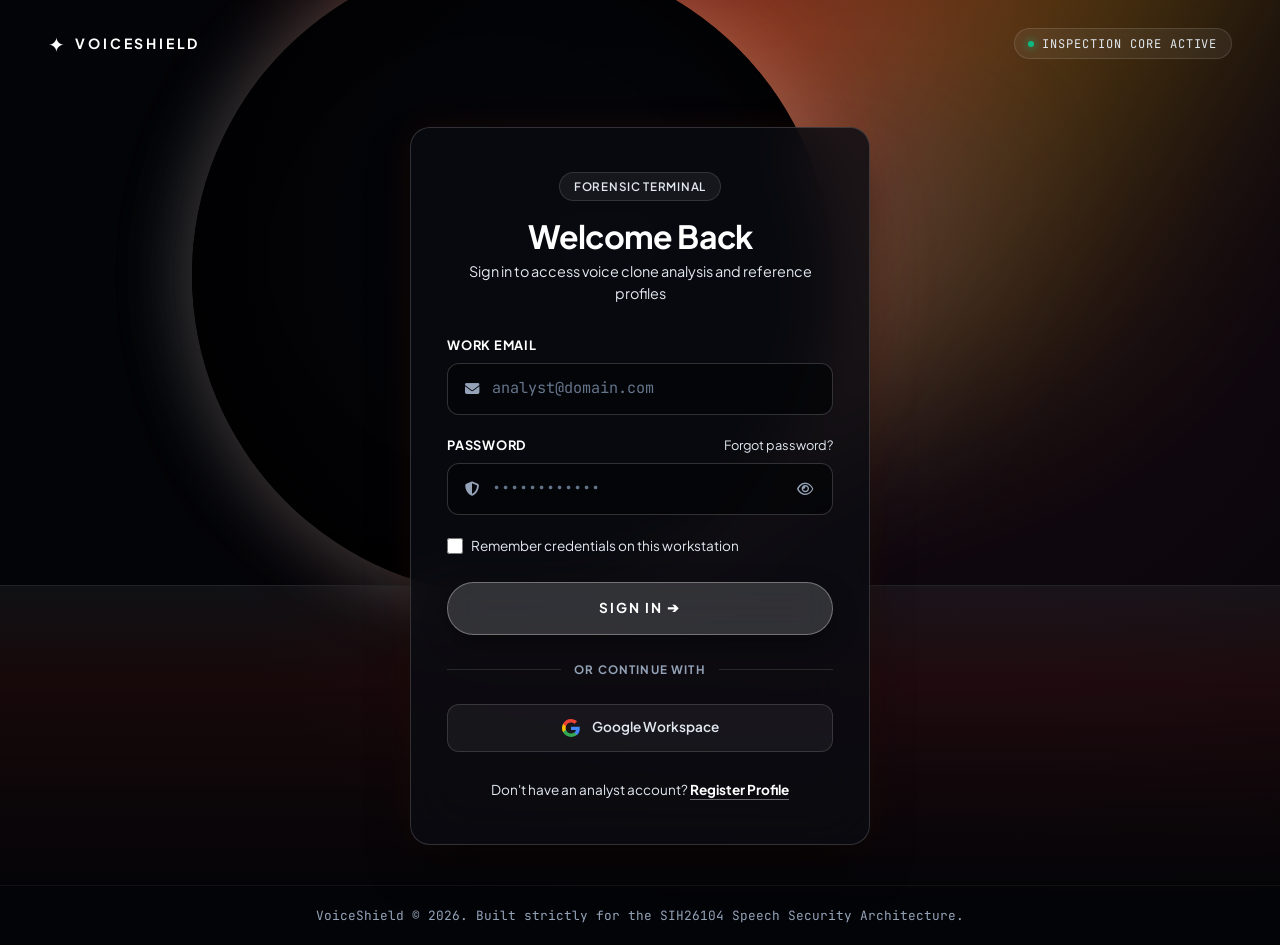
==== frontend/login.html @ 7a1deba0 "Implement frontend UI" ====
<!DOCTYPE html>
<html lang="en">
<head>
  <meta charset="UTF-8">
  <meta name="viewport" content="width=device-width, initial-scale=1.0">
  <title>Sign In — VoiceShield Defense Portal</title>
  <meta name="description" content="Secure authentication for VoiceShield — AI Voice Impersonation & Deepfake Detection Platform.">

  <!-- Typography & Icons -->
  <link rel="preconnect" href="https://fonts.googleapis.com">
  <link rel="preconnect" href="https://fonts.gstatic.com" crossorigin>
  <link href="https://fonts.googleapis.com/css2?family=Plus+Jakarta+Sans:wght@300;400;500;600;700;800&family=JetBrains+Mono:wght@400;500;600&display=swap" rel="stylesheet">
  <link rel="stylesheet" href="https://cdnjs.cloudflare.com/ajax/libs/font-awesome/6.5.1/css/all.min.css">

  <!-- Bootstrap 5 CSS -->
  <link href="https://cdn.jsdelivr.net/npm/bootstrap@5.3.3/dist/css/bootstrap.min.css" rel="stylesheet">

  <style>
    /* ==========================================================================
       VoiceShield — Cinematic Space Login Theme (High-Contrast Clarity)
       ========================================================================== */
    :root {
      --vs-void: #030407;
      --vs-card-bg: rgba(10, 12, 18, 0.82);
      --vs-card-border: rgba(255, 255, 255, 0.16);
      --vs-input-bg: rgba(3, 4, 7, 0.75);
      --vs-input-border: rgba(255, 255, 255, 0.18);
      --vs-input-focus: rgba(76, 201, 240, 0.8);
      --vs-text-white: #FFFFFF;
      --vs-text-silver: #E2E8F0;
      --vs-text-muted: #94A3B8;
      --vs-flare-red: #FF3B30;
      --vs-flare-orange: #FF6B35;
      --vs-flare-cyan: #4CC9F0;
      --vs-danger: #F87171;
    }

    * {
      box-sizing: border-box;
      margin: 0;
      padding: 0;
    }

    body {
      background-color: var(--vs-void);
      color: var(--vs-text-white);
      font-family: 'Plus Jakarta Sans', -apple-system, BlinkMacSystemFont, "Segoe UI", Roboto, sans-serif;
      min-height: 100vh;
      display: flex;
      flex-direction: column;
      overflow-x: hidden;
      position: relative;
    }

    .font-mono {
      font-family: 'JetBrains Mono', monospace;
    }

    /* ==========================================================================
       Cosmic Background Artwork (Canvas Matching index.html)
       ========================================================================== */
    .cosmic-canvas {
      position: fixed;
      inset: 0;
      z-index: 0;
      pointer-events: none;
      overflow: hidden;
      background: radial-gradient(circle at 75% 30%, #150912 0%, var(--vs-void) 70%);
    }

    .aurora-glow-red {
      position: absolute;
      top: -15%;
      right: -10%;
      width: 75vw;
      height: 60vh;
      background: linear-gradient(
        135deg,
        rgba(255, 59, 48, 0.75) 0%,
        rgba(255, 107, 53, 0.6) 35%,
        rgba(255, 190, 11, 0.3) 55%,
        transparent 80%
      );
      filter: blur(85px);
      transform: rotate(-12deg);
      opacity: 0.85;
    }

    .aurora-glow-cyan {
      position: absolute;
      top: 15%;
      right: 15%;
      width: 50vw;
      height: 40vh;
      background: linear-gradient(
        125deg,
        rgba(76, 201, 240, 0.55) 0%,
        rgba(67, 97, 238, 0.25) 50%,
        transparent 80%
      );
      filter: blur(75px);
      transform: rotate(-8deg);
      opacity: 0.7;
    }

    .celestial-eclipse {
      position: absolute;
      top: -5%;
      left: 15%;
      width: 50vw;
      height: 50vw;
      max-width: 750px;
      max-height: 750px;
      border-radius: 50%;
      background: radial-gradient(circle at 65% 45%, #05060A 0%, #020204 80%);
      box-shadow: 
        inset -20px -20px 80px rgba(0, 0, 0, 0.95),
        15px 0 90px rgba(255, 107, 53, 0.3),
        -10px 0 70px rgba(76, 201, 240, 0.2);
    }

    .water-reflection-plane {
      position: absolute;
      bottom: 0;
      left: 0;
      width: 100%;
      height: 35%;
      background: linear-gradient(
        to bottom,
        rgba(255, 255, 255, 0.05) 0%,
        rgba(255, 59, 48, 0.08) 30%,
        rgba(3, 4, 7, 0.95) 100%
      );
      border-top: 1px solid rgba(255, 255, 255, 0.12);
    }

    /* ==========================================================================
       Navigation Bar
       ========================================================================== */
    .navbar-cinematic {
      position: relative;
      z-index: 10;
      padding: 1.75rem 0;
      background: transparent;
    }

    .brand-link {
      display: flex;
      align-items: center;
      gap: 0.65rem;
      text-decoration: none;
      color: var(--vs-text-white);
    }

    .brand-glyph {
      font-size: 1.25rem;
      color: #FFFFFF;
      line-height: 1;
    }

    .brand-title {
      font-weight: 700;
      font-size: 0.875rem;
      letter-spacing: 0.2em;
      color: var(--vs-text-white);
    }

    .nav-status-pill {
      display: inline-flex;
      align-items: center;
      gap: 0.5rem;
      font-size: 0.75rem;
      letter-spacing: 0.08em;
      text-transform: uppercase;
      color: var(--vs-text-silver);
      background: rgba(255, 255, 255, 0.06);
      border: 1px solid rgba(255, 255, 255, 0.12);
      padding: 0.35rem 0.85rem;
      border-radius: 9999px;
      backdrop-filter: blur(8px);
    }

    .pulse-dot {
      width: 6px;
      height: 6px;
      background-color: #10B981;
      border-radius: 50%;
      box-shadow: 0 0 8px #10B981;
    }

    /* ==========================================================================
       Main Centered Login Stage
       ========================================================================== */
    .login-container {
      flex: 1;
      display: flex;
      align-items: center;
      justify-content: center;
      padding: 2.5rem 1rem;
      position: relative;
      z-index: 10;
    }

    .auth-card {
      width: 100%;
      max-width: 460px;
      background: var(--vs-card-bg);
      border: 1px solid var(--vs-card-border);
      border-radius: 20px;
      padding: 2.75rem 2.25rem;
      backdrop-filter: blur(28px);
      -webkit-backdrop-filter: blur(28px);
      box-shadow: 0 25px 50px -12px rgba(0, 0, 0, 0.75), 0 0 35px rgba(255, 107, 53, 0.08);
    }

    .auth-header {
      margin-bottom: 2rem;
      text-align: center;
    }

    .category-tag {
      display: inline-flex;
      align-items: center;
      gap: 0.4rem;
      padding: 0.3rem 0.85rem;
      border-radius: 9999px;
      background: rgba(255, 255, 255, 0.06);
      border: 1px solid rgba(255, 255, 255, 0.12);
      color: var(--vs-text-silver);
      font-size: 0.725rem;
      font-weight: 600;
      letter-spacing: 0.06em;
      text-transform: uppercase;
      margin-bottom: 1rem;
    }

    .auth-title {
      font-size: 2rem;
      font-weight: 700;
      letter-spacing: -0.8px;
      color: var(--vs-text-white);
      margin-bottom: 0.35rem;
    }

    .auth-subtitle {
      font-size: 0.9rem;
      color: var(--vs-text-silver);
      line-height: 1.5;
    }

    /* ==========================================================================
       Form Controls & High-Contrast Typography
       ========================================================================== */
    .form-group-custom {
      margin-bottom: 1.35rem;
    }

    .label-row {
      display: flex;
      justify-content: space-between;
      align-items: center;
      margin-bottom: 0.45rem;
    }

    .form-label-custom {
      font-size: 0.8rem;
      font-weight: 700;
      letter-spacing: 0.06em;
      text-transform: uppercase;
      color: var(--vs-text-white);
    }

    .forgot-link {
      font-size: 0.8rem;
      color: var(--vs-text-silver);
      text-decoration: none;
      transition: color 0.2s ease;
    }

    .forgot-link:hover {
      color: var(--vs-flare-cyan);
      text-decoration: underline;
    }

    .input-wrapper {
      position: relative;
    }

    .input-icon-left {
      position: absolute;
      left: 1.1rem;
      top: 50%;
      transform: translateY(-50%);
      color: var(--vs-text-muted);
      font-size: 0.9rem;
      pointer-events: none;
      transition: color 0.2s ease;
    }

    .form-control-vs {
      width: 100%;
      background-color: var(--vs-input-bg);
      border: 1px solid var(--vs-input-border);
      border-radius: 12px;
      padding: 0.85rem 1rem 0.85rem 2.75rem;
      font-size: 0.95rem;
      color: var(--vs-text-white);
      font-weight: 500;
      transition: all 0.2s ease;
    }

    .form-control-vs::placeholder {
      color: #64748B;
      font-weight: 400;
    }

    .form-control-vs:focus {
      background-color: rgba(3, 4, 7, 0.9);
      border-color: var(--vs-input-focus);
      outline: none;
      box-shadow: 0 0 0 3px rgba(76, 201, 240, 0.2);
      color: var(--vs-text-white);
    }

    .form-control-vs:focus + .input-icon-left {
      color: var(--vs-flare-cyan);
    }

    .toggle-pass-btn {
      position: absolute;
      right: 1rem;
      top: 50%;
      transform: translateY(-50%);
      background: none;
      border: none;
      color: var(--vs-text-muted);
      cursor: pointer;
      font-size: 0.9rem;
      padding: 0.25rem;
      transition: color 0.2s ease;
    }

    .toggle-pass-btn:hover {
      color: var(--vs-text-white);
    }

    .checkbox-row {
      display: flex;
      align-items: center;
      gap: 0.5rem;
      margin-bottom: 1.6rem;
      font-size: 0.85rem;
      color: var(--vs-text-silver);
    }

    .checkbox-row input {
      accent-color: var(--vs-flare-cyan);
      width: 16px;
      height: 16px;
      cursor: pointer;
    }

    /* Primary Action Button */
    .btn-submit-cinematic {
      width: 100%;
      background: rgba(255, 255, 255, 0.16);
      border: 1px solid rgba(255, 255, 255, 0.32);
      color: var(--vs-text-white) !important;
      font-weight: 700;
      font-size: 0.85rem;
      letter-spacing: 0.14em;
      text-transform: uppercase;
      padding: 0.95rem 1.5rem;
      border-radius: 9999px;
      display: flex;
      align-items: center;
      justify-content: center;
      gap: 0.5rem;
      cursor: pointer;
      backdrop-filter: blur(16px);
      box-shadow: 0 10px 25px rgba(0, 0, 0, 0.4);
      transition: all 0.25s ease;
    }

    .btn-submit-cinematic:hover {
      background: rgba(255, 255, 255, 0.28);
      border-color: rgba(255, 255, 255, 0.55);
      transform: translateY(-2px);
      box-shadow: 0 12px 30px rgba(0, 0, 0, 0.6);
    }

    .btn-submit-cinematic:disabled {
      opacity: 0.6;
      cursor: not-allowed;
      transform: none;
    }

    /* Subdued Divider */
    .or-divider {
      display: flex;
      align-items: center;
      margin: 1.6rem 0;
      color: var(--vs-text-muted);
      font-size: 0.725rem;
      font-weight: 700;
      letter-spacing: 0.1em;
      text-transform: uppercase;
    }

    .or-divider::before,
    .or-divider::after {
      content: '';
      flex: 1;
      height: 1px;
      background-color: rgba(255, 255, 255, 0.12);
    }

    .or-divider span {
      padding: 0 0.85rem;
    }

    /* SSO / Google Button */
    .btn-sso-translucent {
      width: 100%;
      background: rgba(255, 255, 255, 0.05);
      border: 1px solid rgba(255, 255, 255, 0.14);
      color: var(--vs-text-silver);
      font-weight: 600;
      font-size: 0.85rem;
      padding: 0.8rem 1.25rem;
      border-radius: 12px;
      display: flex;
      align-items: center;
      justify-content: center;
      gap: 0.75rem;
      cursor: pointer;
      text-decoration: none;
      transition: all 0.2s ease;
    }

    .btn-sso-translucent:hover {
      background: rgba(255, 255, 255, 0.1);
      border-color: rgba(255, 255, 255, 0.25);
      color: var(--vs-text-white);
    }

    .auth-footer {
      text-align: center;
      margin-top: 1.75rem;
      font-size: 0.85rem;
      color: var(--vs-text-silver);
    }

    .register-link {
      color: #FFFFFF;
      font-weight: 700;
      text-decoration: none;
      border-bottom: 1px solid rgba(255, 255, 255, 0.4);
      padding-bottom: 1px;
      transition: border-color 0.2s ease;
    }

    .register-link:hover {
      border-color: #FFFFFF;
    }

    /* Dynamic Alert Box */
    .auth-alert {
      display: none;
      padding: 0.75rem 1rem;
      border-radius: 10px;
      margin-bottom: 1.25rem;
      font-size: 0.85rem;
      background-color: rgba(239, 68, 68, 0.15);
      border: 1px solid rgba(239, 68, 68, 0.35);
      color: var(--vs-danger);
    }

    .auth-alert.show {
      display: block;
    }

    /* Footer */
    .footer-cinematic {
      position: relative;
      z-index: 10;
      border-top: 1px solid rgba(255, 255, 255, 0.06);
      padding: 1.25rem 0;
      font-size: 0.8rem;
      color: var(--vs-text-muted);
    }

    @media (max-width: 575.98px) {
      .auth-card {
        padding: 2rem 1.5rem;
      }
      .auth-title {
        font-size: 1.75rem;
      }
    }
  </style>
</head>
<body>

  <!-- Ambient Cosmic Canvas Matching index.html -->
  <div class="cosmic-canvas" aria-hidden="true">
    <div class="aurora-glow-red"></div>
    <div class="aurora-glow-cyan"></div>
    <div class="celestial-eclipse"></div>
    <div class="water-reflection-plane"></div>
  </div>

  <!-- Top Minimalist Nav -->
  <nav class="navbar navbar-cinematic">
    <div class="container-fluid px-lg-5 d-flex justify-content-between align-items-center">
      <a class="brand-link" href="index.html">
        <span class="brand-glyph">✦</span>
        <span class="brand-title">VOICESHIELD</span>
      </a>

      <div class="nav-status-pill font-mono d-none d-sm-inline-flex">
        <span class="pulse-dot"></span>
        <span>Inspection Core Active</span>
      </div>
    </div>
  </nav>

  <!-- Centered Login Box -->
  <main class="login-container">
    <div class="auth-card">
      
      <div class="auth-header">
        <div class="category-tag">
          <span>Forensic Terminal</span>
        </div>
        <h1 class="auth-title">Welcome Back</h1>
        <p class="auth-subtitle">Sign in to access voice clone analysis and reference profiles</p>
      </div>

      <!-- Feedback Alert Box -->
      <div id="authAlert" class="auth-alert" role="alert">
        <i class="fa-solid fa-circle-exclamation me-1"></i>
        <span id="authAlertText">Authentication error</span>
      </div>

      <!-- Login Form -->
      <form id="loginForm" novalidate onsubmit="return handleLogin(event)">
        
        <!-- Email Input -->
        <div class="form-group-custom">
          <div class="label-row">
            <label for="email" class="form-label-custom">Work Email</label>
          </div>
          <div class="input-wrapper">
            <input 
              type="email" 
              id="email" 
              class="form-control-vs font-mono" 
              placeholder="analyst@domain.com" 
              required 
              autocomplete="email"
            >
            <i class="fa-solid fa-envelope input-icon-left"></i>
          </div>
        </div>

        <!-- Password Input -->
        <div class="form-group-custom">
          <div class="label-row">
            <label for="password" class="form-label-custom">Password</label>
            <a href="#" class="forgot-link" onclick="handleForgotPassword(event)">Forgot password?</a>
          </div>
          <div class="input-wrapper">
            <input 
              type="password" 
              id="password" 
              class="form-control-vs font-mono" 
              placeholder="••••••••••••" 
              required 
              autocomplete="current-password"
            >
            <i class="fa-solid fa-shield-halved input-icon-left"></i>
            <button 
              type="button" 
              class="toggle-pass-btn" 
              id="togglePasswordBtn" 
              onclick="togglePasswordVisibility()" 
              aria-label="Toggle password visibility"
            >
              <i class="fa-regular fa-eye" id="togglePasswordIcon"></i>
            </button>
          </div>
        </div>

        <!-- Remember Me Checkbox -->
        <div class="checkbox-row">
          <input type="checkbox" id="rememberMe">
          <label for="rememberMe">Remember credentials on this workstation</label>
        </div>

        <!-- Submit Button -->
        <button type="submit" class="btn-submit-cinematic" id="submitBtn">
          <span id="btnSpinner" class="spinner-border spinner-border-sm d-none" role="status" aria-hidden="true"></span>
          <span id="btnText">Sign In ➔</span>
        </button>

        <!-- Divider -->
        <div class="or-divider">
          <span>or continue with</span>
        </div>

        <!-- Google OAuth Button -->
        <button type="button" class="btn-sso-translucent" onclick="handleGoogleSignIn()">
          <svg width="18" height="18" viewBox="0 0 24 24">
            <path fill="#4285F4" d="M23.745 12.27c0-.7-.06-1.4-.19-2.07H12v4.51h6.6c-.29 1.52-1.14 2.82-2.4 3.68v3.05h3.88c2.27-2.09 3.665-5.17 3.665-9.17Z"/>
            <path fill="#34A853" d="M12 24c3.24 0 5.95-1.08 7.93-2.91l-3.88-3.05c-1.08.72-2.45 1.16-4.05 1.16-3.12 0-5.77-2.1-6.72-4.93H1.25v3.15C3.26 21.36 7.33 24 12 24Z"/>
            <path fill="#FBBC05" d="M5.28 14.27c-.25-.72-.38-1.49-.38-2.27s.13-1.55.38-2.27V6.58H1.25C.45 8.17 0 9.99 0 12s.45 3.83 1.25 5.42l4.03-3.15Z"/>
            <path fill="#EA4335" d="M12 4.75c1.77 0 3.35.61 4.6 1.8l3.42-3.42C17.95 1.19 15.24 0 12 0 7.33 0 3.26 2.64 1.25 6.58l4.03 3.15c.95-2.83 3.6-4.98 6.72-4.98Z"/>
          </svg>
          <span>Google Workspace</span>
        </button>

      </form>

      <div class="auth-footer">
        Don't have an analyst account? 
        <a href="register.html" class="register-link">Register Profile</a>
      </div>

    </div>
  </main>

  <!-- Minimalist Bottom Footer -->
  <footer class="footer-cinematic text-center">
    <div class="container font-mono">
      VoiceShield &copy; 2026. Built strictly for the SIH26104 Speech Security Architecture.
    </div>
  </footer>

  <!-- Bootstrap 5 JavaScript Bundle -->
  <script src="https://cdn.jsdelivr.net/npm/bootstrap@5.3.3/dist/js/bootstrap.bundle.min.js"></script>

  <!-- Core Scripts -->
  <script src="js/config.js"></script>
  <script src="js/utils.js"></script>
  <script src="js/api.js"></script>
  <script src="js/auth.js"></script>

  <script>
    // Auto-redirect authenticated users directly into the dashboard
    if (typeof Auth !== 'undefined' && typeof Auth.isAuthenticated === 'function') {
      if (Auth.isAuthenticated()) {
        window.location.href = 'dashboard.html';
      }
    }

    function togglePasswordVisibility() {
      const input = document.getElementById('password');
      const icon = document.getElementById('togglePasswordIcon');
      if (input.type === 'password') {
        input.type = 'text';
        icon.classList.replace('fa-eye', 'fa-eye-slash');
      } else {
        input.type = 'password';
        icon.classList.replace('fa-eye-slash', 'fa-eye');
      }
    }

    function showAlert(msg) {
      const box = document.getElementById('authAlert');
      const text = document.getElementById('authAlertText');
      text.textContent = msg;
      box.classList.add('show');
    }

    function hideAlert() {
      document.getElementById('authAlert').classList.remove('show');
    }

    async function handleLogin(e) {
      e.preventDefault();
      hideAlert();

      const email = document.getElementById('email').value.trim();
      const password = document.getElementById('password').value;
      const submitBtn = document.getElementById('submitBtn');
      const spinner = document.getElementById('btnSpinner');
      const btnText = document.getElementById('btnText');

      if (!email || !password) {
        showAlert("Please fill in both email and password.");
        return false;
      }

      submitBtn.disabled = true;
      spinner.classList.remove('d-none');
      btnText.textContent = 'Verifying...';

      try {
        if (typeof Auth !== 'undefined' && typeof Auth.login === 'function') {
          await Auth.login(email, password);
          const redirect = new URLSearchParams(window.location.search).get('redirect') || 'dashboard.html';
          window.location.href = redirect;
        } else {
          // Fallback UI delay simulation
          await new Promise(res => setTimeout(res, 800));
          showAlert("FastAPI /api/auth/login placeholder active. Connect backend to authenticate.");
        }
      } catch (err) {
        showAlert(err.message || "Authentication failed. Check your credentials.");
      } finally {
        submitBtn.disabled = false;
        spinner.classList.add('d-none');
        btnText.textContent = 'Sign In ➔';
      }

      return false;
    }

    function handleGoogleSignIn() {
      showAlert("Google Workspace OAuth pending backend provider activation.");
    }

    function handleForgotPassword(e) {
      e.preventDefault();
      alert("Password reset requests route through your administrator or FastAPI recovery endpoint.");
    }
  </script>
</body>
</html>
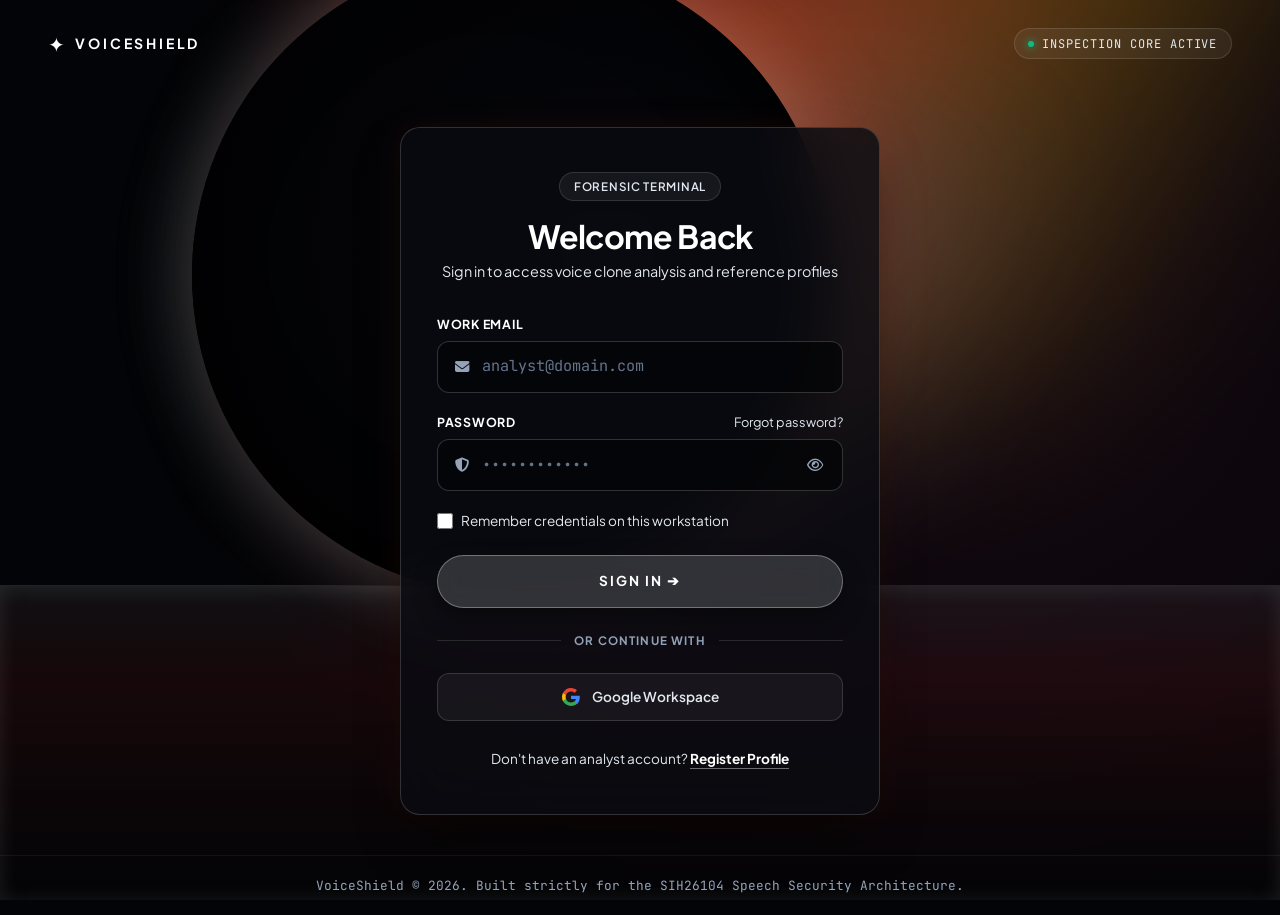
==== commit 4721ae40: "Complete frontend implementation" ====
--- a/frontend/login.html
+++ b/frontend/login.html
@@ -15,494 +15,14 @@
   <!-- Bootstrap 5 CSS -->
   <link href="https://cdn.jsdelivr.net/npm/bootstrap@5.3.3/dist/css/bootstrap.min.css" rel="stylesheet">
 
-  <style>
-    /* ==========================================================================
-       VoiceShield — Cinematic Space Login Theme (High-Contrast Clarity)
-       ========================================================================== */
-    :root {
-      --vs-void: #030407;
-      --vs-card-bg: rgba(10, 12, 18, 0.82);
-      --vs-card-border: rgba(255, 255, 255, 0.16);
-      --vs-input-bg: rgba(3, 4, 7, 0.75);
-      --vs-input-border: rgba(255, 255, 255, 0.18);
-      --vs-input-focus: rgba(76, 201, 240, 0.8);
-      --vs-text-white: #FFFFFF;
-      --vs-text-silver: #E2E8F0;
-      --vs-text-muted: #94A3B8;
-      --vs-flare-red: #FF3B30;
-      --vs-flare-orange: #FF6B35;
-      --vs-flare-cyan: #4CC9F0;
-      --vs-danger: #F87171;
-    }
-
-    * {
-      box-sizing: border-box;
-      margin: 0;
-      padding: 0;
-    }
-
-    body {
-      background-color: var(--vs-void);
-      color: var(--vs-text-white);
-      font-family: 'Plus Jakarta Sans', -apple-system, BlinkMacSystemFont, "Segoe UI", Roboto, sans-serif;
-      min-height: 100vh;
-      display: flex;
-      flex-direction: column;
-      overflow-x: hidden;
-      position: relative;
-    }
-
-    .font-mono {
-      font-family: 'JetBrains Mono', monospace;
-    }
-
-    /* ==========================================================================
-       Cosmic Background Artwork (Canvas Matching index.html)
-       ========================================================================== */
-    .cosmic-canvas {
-      position: fixed;
-      inset: 0;
-      z-index: 0;
-      pointer-events: none;
-      overflow: hidden;
-      background: radial-gradient(circle at 75% 30%, #150912 0%, var(--vs-void) 70%);
-    }
-
-    .aurora-glow-red {
-      position: absolute;
-      top: -15%;
-      right: -10%;
-      width: 75vw;
-      height: 60vh;
-      background: linear-gradient(
-        135deg,
-        rgba(255, 59, 48, 0.75) 0%,
-        rgba(255, 107, 53, 0.6) 35%,
-        rgba(255, 190, 11, 0.3) 55%,
-        transparent 80%
-      );
-      filter: blur(85px);
-      transform: rotate(-12deg);
-      opacity: 0.85;
-    }
-
-    .aurora-glow-cyan {
-      position: absolute;
-      top: 15%;
-      right: 15%;
-      width: 50vw;
-      height: 40vh;
-      background: linear-gradient(
-        125deg,
-        rgba(76, 201, 240, 0.55) 0%,
-        rgba(67, 97, 238, 0.25) 50%,
-        transparent 80%
-      );
-      filter: blur(75px);
-      transform: rotate(-8deg);
-      opacity: 0.7;
-    }
-
-    .celestial-eclipse {
-      position: absolute;
-      top: -5%;
-      left: 15%;
-      width: 50vw;
-      height: 50vw;
-      max-width: 750px;
-      max-height: 750px;
-      border-radius: 50%;
-      background: radial-gradient(circle at 65% 45%, #05060A 0%, #020204 80%);
-      box-shadow: 
-        inset -20px -20px 80px rgba(0, 0, 0, 0.95),
-        15px 0 90px rgba(255, 107, 53, 0.3),
-        -10px 0 70px rgba(76, 201, 240, 0.2);
-    }
-
-    .water-reflection-plane {
-      position: absolute;
-      bottom: 0;
-      left: 0;
-      width: 100%;
-      height: 35%;
-      background: linear-gradient(
-        to bottom,
-        rgba(255, 255, 255, 0.05) 0%,
-        rgba(255, 59, 48, 0.08) 30%,
-        rgba(3, 4, 7, 0.95) 100%
-      );
-      border-top: 1px solid rgba(255, 255, 255, 0.12);
-    }
-
-    /* ==========================================================================
-       Navigation Bar
-       ========================================================================== */
-    .navbar-cinematic {
-      position: relative;
-      z-index: 10;
-      padding: 1.75rem 0;
-      background: transparent;
-    }
-
-    .brand-link {
-      display: flex;
-      align-items: center;
-      gap: 0.65rem;
-      text-decoration: none;
-      color: var(--vs-text-white);
-    }
-
-    .brand-glyph {
-      font-size: 1.25rem;
-      color: #FFFFFF;
-      line-height: 1;
-    }
-
-    .brand-title {
-      font-weight: 700;
-      font-size: 0.875rem;
-      letter-spacing: 0.2em;
-      color: var(--vs-text-white);
-    }
-
-    .nav-status-pill {
-      display: inline-flex;
-      align-items: center;
-      gap: 0.5rem;
-      font-size: 0.75rem;
-      letter-spacing: 0.08em;
-      text-transform: uppercase;
-      color: var(--vs-text-silver);
-      background: rgba(255, 255, 255, 0.06);
-      border: 1px solid rgba(255, 255, 255, 0.12);
-      padding: 0.35rem 0.85rem;
-      border-radius: 9999px;
-      backdrop-filter: blur(8px);
-    }
-
-    .pulse-dot {
-      width: 6px;
-      height: 6px;
-      background-color: #10B981;
-      border-radius: 50%;
-      box-shadow: 0 0 8px #10B981;
-    }
-
-    /* ==========================================================================
-       Main Centered Login Stage
-       ========================================================================== */
-    .login-container {
-      flex: 1;
-      display: flex;
-      align-items: center;
-      justify-content: center;
-      padding: 2.5rem 1rem;
-      position: relative;
-      z-index: 10;
-    }
-
-    .auth-card {
-      width: 100%;
-      max-width: 460px;
-      background: var(--vs-card-bg);
-      border: 1px solid var(--vs-card-border);
-      border-radius: 20px;
-      padding: 2.75rem 2.25rem;
-      backdrop-filter: blur(28px);
-      -webkit-backdrop-filter: blur(28px);
-      box-shadow: 0 25px 50px -12px rgba(0, 0, 0, 0.75), 0 0 35px rgba(255, 107, 53, 0.08);
-    }
-
-    .auth-header {
-      margin-bottom: 2rem;
-      text-align: center;
-    }
-
-    .category-tag {
-      display: inline-flex;
-      align-items: center;
-      gap: 0.4rem;
-      padding: 0.3rem 0.85rem;
-      border-radius: 9999px;
-      background: rgba(255, 255, 255, 0.06);
-      border: 1px solid rgba(255, 255, 255, 0.12);
-      color: var(--vs-text-silver);
-      font-size: 0.725rem;
-      font-weight: 600;
-      letter-spacing: 0.06em;
-      text-transform: uppercase;
-      margin-bottom: 1rem;
-    }
-
-    .auth-title {
-      font-size: 2rem;
-      font-weight: 700;
-      letter-spacing: -0.8px;
-      color: var(--vs-text-white);
-      margin-bottom: 0.35rem;
-    }
-
-    .auth-subtitle {
-      font-size: 0.9rem;
-      color: var(--vs-text-silver);
-      line-height: 1.5;
-    }
-
-    /* ==========================================================================
-       Form Controls & High-Contrast Typography
-       ========================================================================== */
-    .form-group-custom {
-      margin-bottom: 1.35rem;
-    }
-
-    .label-row {
-      display: flex;
-      justify-content: space-between;
-      align-items: center;
-      margin-bottom: 0.45rem;
-    }
-
-    .form-label-custom {
-      font-size: 0.8rem;
-      font-weight: 700;
-      letter-spacing: 0.06em;
-      text-transform: uppercase;
-      color: var(--vs-text-white);
-    }
-
-    .forgot-link {
-      font-size: 0.8rem;
-      color: var(--vs-text-silver);
-      text-decoration: none;
-      transition: color 0.2s ease;
-    }
-
-    .forgot-link:hover {
-      color: var(--vs-flare-cyan);
-      text-decoration: underline;
-    }
-
-    .input-wrapper {
-      position: relative;
-    }
-
-    .input-icon-left {
-      position: absolute;
-      left: 1.1rem;
-      top: 50%;
-      transform: translateY(-50%);
-      color: var(--vs-text-muted);
-      font-size: 0.9rem;
-      pointer-events: none;
-      transition: color 0.2s ease;
-    }
-
-    .form-control-vs {
-      width: 100%;
-      background-color: var(--vs-input-bg);
-      border: 1px solid var(--vs-input-border);
-      border-radius: 12px;
-      padding: 0.85rem 1rem 0.85rem 2.75rem;
-      font-size: 0.95rem;
-      color: var(--vs-text-white);
-      font-weight: 500;
-      transition: all 0.2s ease;
-    }
-
-    .form-control-vs::placeholder {
-      color: #64748B;
-      font-weight: 400;
-    }
-
-    .form-control-vs:focus {
-      background-color: rgba(3, 4, 7, 0.9);
-      border-color: var(--vs-input-focus);
-      outline: none;
-      box-shadow: 0 0 0 3px rgba(76, 201, 240, 0.2);
-      color: var(--vs-text-white);
-    }
-
-    .form-control-vs:focus + .input-icon-left {
-      color: var(--vs-flare-cyan);
-    }
-
-    .toggle-pass-btn {
-      position: absolute;
-      right: 1rem;
-      top: 50%;
-      transform: translateY(-50%);
-      background: none;
-      border: none;
-      color: var(--vs-text-muted);
-      cursor: pointer;
-      font-size: 0.9rem;
-      padding: 0.25rem;
-      transition: color 0.2s ease;
-    }
-
-    .toggle-pass-btn:hover {
-      color: var(--vs-text-white);
-    }
-
-    .checkbox-row {
-      display: flex;
-      align-items: center;
-      gap: 0.5rem;
-      margin-bottom: 1.6rem;
-      font-size: 0.85rem;
-      color: var(--vs-text-silver);
-    }
-
-    .checkbox-row input {
-      accent-color: var(--vs-flare-cyan);
-      width: 16px;
-      height: 16px;
-      cursor: pointer;
-    }
-
-    /* Primary Action Button */
-    .btn-submit-cinematic {
-      width: 100%;
-      background: rgba(255, 255, 255, 0.16);
-      border: 1px solid rgba(255, 255, 255, 0.32);
-      color: var(--vs-text-white) !important;
-      font-weight: 700;
-      font-size: 0.85rem;
-      letter-spacing: 0.14em;
-      text-transform: uppercase;
-      padding: 0.95rem 1.5rem;
-      border-radius: 9999px;
-      display: flex;
-      align-items: center;
-      justify-content: center;
-      gap: 0.5rem;
-      cursor: pointer;
-      backdrop-filter: blur(16px);
-      box-shadow: 0 10px 25px rgba(0, 0, 0, 0.4);
-      transition: all 0.25s ease;
-    }
-
-    .btn-submit-cinematic:hover {
-      background: rgba(255, 255, 255, 0.28);
-      border-color: rgba(255, 255, 255, 0.55);
-      transform: translateY(-2px);
-      box-shadow: 0 12px 30px rgba(0, 0, 0, 0.6);
-    }
-
-    .btn-submit-cinematic:disabled {
-      opacity: 0.6;
-      cursor: not-allowed;
-      transform: none;
-    }
-
-    /* Subdued Divider */
-    .or-divider {
-      display: flex;
-      align-items: center;
-      margin: 1.6rem 0;
-      color: var(--vs-text-muted);
-      font-size: 0.725rem;
-      font-weight: 700;
-      letter-spacing: 0.1em;
-      text-transform: uppercase;
-    }
-
-    .or-divider::before,
-    .or-divider::after {
-      content: '';
-      flex: 1;
-      height: 1px;
-      background-color: rgba(255, 255, 255, 0.12);
-    }
-
-    .or-divider span {
-      padding: 0 0.85rem;
-    }
-
-    /* SSO / Google Button */
-    .btn-sso-translucent {
-      width: 100%;
-      background: rgba(255, 255, 255, 0.05);
-      border: 1px solid rgba(255, 255, 255, 0.14);
-      color: var(--vs-text-silver);
-      font-weight: 600;
-      font-size: 0.85rem;
-      padding: 0.8rem 1.25rem;
-      border-radius: 12px;
-      display: flex;
-      align-items: center;
-      justify-content: center;
-      gap: 0.75rem;
-      cursor: pointer;
-      text-decoration: none;
-      transition: all 0.2s ease;
-    }
-
-    .btn-sso-translucent:hover {
-      background: rgba(255, 255, 255, 0.1);
-      border-color: rgba(255, 255, 255, 0.25);
-      color: var(--vs-text-white);
-    }
-
-    .auth-footer {
-      text-align: center;
-      margin-top: 1.75rem;
-      font-size: 0.85rem;
-      color: var(--vs-text-silver);
-    }
-
-    .register-link {
-      color: #FFFFFF;
-      font-weight: 700;
-      text-decoration: none;
-      border-bottom: 1px solid rgba(255, 255, 255, 0.4);
-      padding-bottom: 1px;
-      transition: border-color 0.2s ease;
-    }
-
-    .register-link:hover {
-      border-color: #FFFFFF;
-    }
-
-    /* Dynamic Alert Box */
-    .auth-alert {
-      display: none;
-      padding: 0.75rem 1rem;
-      border-radius: 10px;
-      margin-bottom: 1.25rem;
-      font-size: 0.85rem;
-      background-color: rgba(239, 68, 68, 0.15);
-      border: 1px solid rgba(239, 68, 68, 0.35);
-      color: var(--vs-danger);
-    }
-
-    .auth-alert.show {
-      display: block;
-    }
-
-    /* Footer */
-    .footer-cinematic {
-      position: relative;
-      z-index: 10;
-      border-top: 1px solid rgba(255, 255, 255, 0.06);
-      padding: 1.25rem 0;
-      font-size: 0.8rem;
-      color: var(--vs-text-muted);
-    }
-
-    @media (max-width: 575.98px) {
-      .auth-card {
-        padding: 2rem 1.5rem;
-      }
-      .auth-title {
-        font-size: 1.75rem;
-      }
-    }
-  </style>
+  <!-- Decoupled Stylesheets -->
+  <link rel="stylesheet" href="css/style.css">
+  <link rel="stylesheet" href="css/auth.css">
+  <link rel="stylesheet" href="css/responsive.css">
 </head>
 <body>
 
-  <!-- Ambient Cosmic Canvas Matching index.html -->
+  <!-- Ambient Atmospheric Horizon Artwork -->
   <div class="cosmic-canvas" aria-hidden="true">
     <div class="aurora-glow-red"></div>
     <div class="aurora-glow-cyan"></div>
@@ -526,7 +46,7 @@
   </nav>
 
   <!-- Centered Login Box -->
-  <main class="login-container">
+  <main class="auth-viewport">
     <div class="auth-card">
       
       <div class="auth-header">
@@ -544,7 +64,7 @@
       </div>
 
       <!-- Login Form -->
-      <form id="loginForm" novalidate onsubmit="return handleLogin(event)">
+      <form id="loginForm" novalidate>
         
         <!-- Email Input -->
         <div class="form-group-custom">
@@ -568,7 +88,7 @@
         <div class="form-group-custom">
           <div class="label-row">
             <label for="password" class="form-label-custom">Password</label>
-            <a href="#" class="forgot-link" onclick="handleForgotPassword(event)">Forgot password?</a>
+            <a href="#" class="forgot-link" id="forgotPasswordLink">Forgot password?</a>
           </div>
           <div class="input-wrapper">
             <input 
@@ -584,7 +104,6 @@
               type="button" 
               class="toggle-pass-btn" 
               id="togglePasswordBtn" 
-              onclick="togglePasswordVisibility()" 
               aria-label="Toggle password visibility"
             >
               <i class="fa-regular fa-eye" id="togglePasswordIcon"></i>
@@ -610,7 +129,7 @@
         </div>
 
         <!-- Google OAuth Button -->
-        <button type="button" class="btn-sso-translucent" onclick="handleGoogleSignIn()">
+        <button type="button" class="btn-sso-translucent" id="btnGoogleSignIn">
           <svg width="18" height="18" viewBox="0 0 24 24">
             <path fill="#4285F4" d="M23.745 12.27c0-.7-.06-1.4-.19-2.07H12v4.51h6.6c-.29 1.52-1.14 2.82-2.4 3.68v3.05h3.88c2.27-2.09 3.665-5.17 3.665-9.17Z"/>
             <path fill="#34A853" d="M12 24c3.24 0 5.95-1.08 7.93-2.91l-3.88-3.05c-1.08.72-2.45 1.16-4.05 1.16-3.12 0-5.77-2.1-6.72-4.93H1.25v3.15C3.26 21.36 7.33 24 12 24Z"/>
@@ -624,7 +143,7 @@
 
       <div class="auth-footer">
         Don't have an analyst account? 
-        <a href="register.html" class="register-link">Register Profile</a>
+        <a href="register.html" class="auth-link-highlight">Register Profile</a>
       </div>
 
     </div>
@@ -645,86 +164,5 @@
   <script src="js/utils.js"></script>
   <script src="js/api.js"></script>
   <script src="js/auth.js"></script>
-
-  <script>
-    // Auto-redirect authenticated users directly into the dashboard
-    if (typeof Auth !== 'undefined' && typeof Auth.isAuthenticated === 'function') {
-      if (Auth.isAuthenticated()) {
-        window.location.href = 'dashboard.html';
-      }
-    }
-
-    function togglePasswordVisibility() {
-      const input = document.getElementById('password');
-      const icon = document.getElementById('togglePasswordIcon');
-      if (input.type === 'password') {
-        input.type = 'text';
-        icon.classList.replace('fa-eye', 'fa-eye-slash');
-      } else {
-        input.type = 'password';
-        icon.classList.replace('fa-eye-slash', 'fa-eye');
-      }
-    }
-
-    function showAlert(msg) {
-      const box = document.getElementById('authAlert');
-      const text = document.getElementById('authAlertText');
-      text.textContent = msg;
-      box.classList.add('show');
-    }
-
-    function hideAlert() {
-      document.getElementById('authAlert').classList.remove('show');
-    }
-
-    async function handleLogin(e) {
-      e.preventDefault();
-      hideAlert();
-
-      const email = document.getElementById('email').value.trim();
-      const password = document.getElementById('password').value;
-      const submitBtn = document.getElementById('submitBtn');
-      const spinner = document.getElementById('btnSpinner');
-      const btnText = document.getElementById('btnText');
-
-      if (!email || !password) {
-        showAlert("Please fill in both email and password.");
-        return false;
-      }
-
-      submitBtn.disabled = true;
-      spinner.classList.remove('d-none');
-      btnText.textContent = 'Verifying...';
-
-      try {
-        if (typeof Auth !== 'undefined' && typeof Auth.login === 'function') {
-          await Auth.login(email, password);
-          const redirect = new URLSearchParams(window.location.search).get('redirect') || 'dashboard.html';
-          window.location.href = redirect;
-        } else {
-          // Fallback UI delay simulation
-          await new Promise(res => setTimeout(res, 800));
-          showAlert("FastAPI /api/auth/login placeholder active. Connect backend to authenticate.");
-        }
-      } catch (err) {
-        showAlert(err.message || "Authentication failed. Check your credentials.");
-      } finally {
-        submitBtn.disabled = false;
-        spinner.classList.add('d-none');
-        btnText.textContent = 'Sign In ➔';
-      }
-
-      return false;
-    }
-
-    function handleGoogleSignIn() {
-      showAlert("Google Workspace OAuth pending backend provider activation.");
-    }
-
-    function handleForgotPassword(e) {
-      e.preventDefault();
-      alert("Password reset requests route through your administrator or FastAPI recovery endpoint.");
-    }
-  </script>
 </body>
 </html>
--- a/frontend/css/style.css
+++ b/frontend/css/style.css
@@ -0,0 +1,387 @@
+/* ==========================================================================
+   VoiceShield — Cinematic Space Editorial Theme
+   Reference Aesthetic: Deep Obsidian Void + Sunset Flare + Horizon Reflection
+   ========================================================================== */
+
+:root {
+  --vs-void: #030407;
+  --vs-text-white: #FFFFFF;
+  --vs-text-muted: #8E92A0;
+  --vs-text-dim: #5C6070;
+  --vs-flare-red: #FF3B30;
+  --vs-flare-orange: #FF6B35;
+  --vs-flare-cyan: #4CC9F0;
+  --vs-pill-bg: rgba(255, 255, 255, 0.08);
+  --vs-pill-border: rgba(255, 255, 255, 0.14);
+}
+
+* {
+  box-sizing: border-box;
+  margin: 0;
+  padding: 0;
+}
+
+body.editorial-body {
+  background-color: var(--vs-void);
+  color: var(--vs-text-white);
+  font-family: 'Plus Jakarta Sans', -apple-system, BlinkMacSystemFont, "Segoe UI", Roboto, sans-serif;
+  min-height: 100vh;
+  display: flex;
+  flex-direction: column;
+  overflow-x: hidden;
+  position: relative;
+}
+
+.font-mono {
+  font-family: 'JetBrains Mono', monospace;
+}
+
+/* ==========================================================================
+   Top Cinematic Navigation
+   ========================================================================== */
+.navbar-cinematic {
+  position: absolute;
+  top: 0;
+  left: 0;
+  width: 100%;
+  padding: 2rem 0;
+  z-index: 100;
+  background: transparent;
+}
+
+.brand-link {
+  display: flex;
+  align-items: center;
+  gap: 0.65rem;
+  text-decoration: none;
+  color: var(--vs-text-white);
+}
+
+.brand-glyph {
+  font-size: 1.25rem;
+  color: #FFFFFF;
+  line-height: 1;
+}
+
+.brand-title {
+  font-weight: 700;
+  font-size: 0.875rem;
+  letter-spacing: 0.2em;
+  color: var(--vs-text-white);
+}
+
+.nav-link-cinematic {
+  font-size: 0.75rem;
+  font-weight: 600;
+  letter-spacing: 0.15em;
+  color: var(--vs-text-muted) !important;
+  text-decoration: none;
+  transition: color 0.25s ease;
+}
+
+.nav-link-cinematic:hover {
+  color: var(--vs-text-white) !important;
+}
+
+.btn-text-login {
+  font-size: 0.75rem;
+  font-weight: 600;
+  letter-spacing: 0.15em;
+  color: var(--vs-text-muted);
+  text-decoration: none;
+  padding: 0.5rem 1rem;
+  transition: color 0.2s ease;
+}
+
+.btn-text-login:hover {
+  color: var(--vs-text-white);
+}
+
+.btn-cinematic-pill {
+  font-size: 0.75rem;
+  font-weight: 700;
+  letter-spacing: 0.12em;
+  background: rgba(255, 255, 255, 0.12);
+  border: 1px solid rgba(255, 255, 255, 0.2);
+  color: var(--vs-text-white) !important;
+  text-decoration: none;
+  padding: 0.65rem 1.4rem;
+  border-radius: 9999px;
+  backdrop-filter: blur(12px);
+  transition: all 0.25s ease;
+}
+
+.btn-cinematic-pill:hover {
+  background: rgba(255, 255, 255, 0.22);
+  border-color: rgba(255, 255, 255, 0.4);
+}
+
+/* ==========================================================================
+   Cosmic Horizon Canvas & Celestial Artwork
+   ========================================================================== */
+.hero-cinematic {
+  position: relative;
+  min-height: 100vh;
+  display: flex;
+  align-items: center;
+  padding: 8rem 0 4rem;
+  overflow: hidden;
+}
+
+.cosmic-canvas {
+  position: absolute;
+  inset: 0;
+  z-index: 0;
+  pointer-events: none;
+  overflow: hidden;
+  background: radial-gradient(circle at 75% 30%, #150912 0%, var(--vs-void) 70%);
+}
+
+/* Diagonal sunset streak across the upper right */
+.aurora-glow-red {
+  position: absolute;
+  top: -15%;
+  right: -10%;
+  width: 75vw;
+  height: 60vh;
+  background: linear-gradient(
+    135deg,
+    rgba(255, 59, 48, 0.85) 0%,
+    rgba(255, 107, 53, 0.7) 35%,
+    rgba(255, 190, 11, 0.4) 55%,
+    transparent 80%
+  );
+  filter: blur(80px);
+  transform: rotate(-12deg);
+  opacity: 0.9;
+}
+
+/* Electric cyan rim glow at the transition zone */
+.aurora-glow-cyan {
+  position: absolute;
+  top: 15%;
+  right: 15%;
+  width: 50vw;
+  height: 40vh;
+  background: linear-gradient(
+    125deg,
+    rgba(76, 201, 240, 0.65) 0%,
+    rgba(67, 97, 238, 0.3) 50%,
+    transparent 80%
+  );
+  filter: blur(70px);
+  transform: rotate(-8deg);
+  opacity: 0.75;
+}
+
+/* Massive shadowy black eclipse sphere */
+.celestial-eclipse {
+  position: absolute;
+  top: -10%;
+  left: 20%;
+  width: 55vw;
+  height: 55vw;
+  max-width: 820px;
+  max-height: 820px;
+  border-radius: 50%;
+  background: radial-gradient(circle at 65% 45%, #05060A 0%, #020204 80%);
+  box-shadow: 
+    inset -20px -20px 80px rgba(0, 0, 0, 0.95),
+    15px 0 90px rgba(255, 107, 53, 0.35),
+    -10px 0 70px rgba(76, 201, 240, 0.25);
+}
+
+/* Bottom reflective lake/plane surface */
+.water-reflection-plane {
+  position: absolute;
+  bottom: 0;
+  left: 0;
+  width: 100%;
+  height: 38%;
+  background: linear-gradient(
+    to bottom,
+    rgba(255, 255, 255, 0.08) 0%,
+    rgba(255, 59, 48, 0.12) 30%,
+    rgba(3, 4, 7, 0.9) 100%
+  );
+  border-top: 1px solid rgba(255, 255, 255, 0.15);
+  box-shadow: inset 0 2px 20px rgba(255, 255, 255, 0.1);
+  backdrop-filter: blur(1px);
+}
+
+/* Solitary Observer Silhouetted Figure */
+.solitary-observer {
+  position: absolute;
+  bottom: 12%;
+  left: 58%;
+  transform: translateX(-50%);
+  display: flex;
+  flex-direction: column;
+  align-items: center;
+  z-index: 2;
+}
+
+.observer-figure {
+  width: 22px;
+  height: 58px;
+  background: #020203;
+  border-radius: 10px 10px 4px 4px;
+  position: relative;
+  box-shadow: 0 0 16px rgba(255, 255, 255, 0.4);
+}
+
+/* Observer helmet visor highlight */
+.observer-figure::after {
+  content: '';
+  position: absolute;
+  top: 4px;
+  left: 50%;
+  transform: translateX(-50%);
+  width: 12px;
+  height: 12px;
+  border-radius: 50%;
+  border: 1.5px solid rgba(255, 255, 255, 0.65);
+  box-shadow: 0 0 8px #FFFFFF;
+}
+
+.observer-reflection {
+  width: 20px;
+  height: 48px;
+  background: linear-gradient(to bottom, rgba(2, 2, 3, 0.8) 0%, transparent 100%);
+  filter: blur(2px);
+  transform: scaleY(-1);
+  opacity: 0.6;
+}
+
+/* ==========================================================================
+   Hero Content Column
+   ========================================================================== */
+.hero-content-layer {
+  position: relative;
+  z-index: 10;
+}
+
+.hero-copy-wrapper {
+  max-width: 620px;
+}
+
+.category-pill {
+  display: inline-flex;
+  align-items: center;
+  gap: 0.5rem;
+  padding: 0.4rem 1.1rem;
+  border-radius: 9999px;
+  background: var(--vs-pill-bg);
+  border: 1px solid var(--vs-pill-border);
+  color: var(--vs-text-muted);
+  font-size: 0.8rem;
+  font-weight: 500;
+  letter-spacing: 0.04em;
+  backdrop-filter: blur(10px);
+}
+
+.pill-plus {
+  color: #FFFFFF;
+  font-weight: 600;
+}
+
+.hero-headline {
+  font-size: 4.25rem;
+  font-weight: 700;
+  line-height: 1.05;
+  letter-spacing: -2px;
+  color: var(--vs-text-white);
+}
+
+.btn-translucent-pill {
+  display: inline-block;
+  font-size: 0.8rem;
+  font-weight: 700;
+  letter-spacing: 0.14em;
+  padding: 0.9rem 2.2rem;
+  border-radius: 9999px;
+  background: rgba(255, 255, 255, 0.14);
+  border: 1px solid rgba(255, 255, 255, 0.28);
+  color: #FFFFFF !important;
+  text-decoration: none;
+  backdrop-filter: blur(16px);
+  box-shadow: 0 10px 30px rgba(0, 0, 0, 0.4);
+  transition: all 0.25s ease;
+}
+
+.btn-translucent-pill:hover {
+  background: rgba(255, 255, 255, 0.25);
+  border-color: rgba(255, 255, 255, 0.5);
+  transform: translateY(-2px);
+}
+
+.hero-subtext {
+  font-size: 1.05rem;
+  font-weight: 400;
+  line-height: 1.6;
+  color: var(--vs-text-muted);
+  max-width: 460px;
+}
+
+/* ==========================================================================
+   Social Proof Strip
+   ========================================================================== */
+.proof-strip {
+  display: flex;
+  align-items: center;
+  gap: 1rem;
+}
+
+.avatar-cluster {
+  display: flex;
+}
+
+.avatar-dot {
+  width: 32px;
+  height: 32px;
+  border-radius: 50%;
+  border: 2px solid var(--vs-void);
+  display: flex;
+  align-items: center;
+  justify-content: center;
+  font-size: 0.8rem;
+  margin-left: -8px;
+}
+
+.avatar-dot:first-child {
+  margin-left: 0;
+}
+
+.avatar-1 { background: linear-gradient(135deg, #FF6B6B, #556270); }
+.avatar-2 { background: linear-gradient(135deg, #4ECDC4, #556270); }
+.avatar-3 { background: linear-gradient(135deg, #C7F464, #4ECDC4); }
+.avatar-4 { background: linear-gradient(135deg, #FF3B30, #FF6B35); }
+
+.proof-label {
+  font-size: 0.85rem;
+  color: var(--vs-text-muted);
+  font-weight: 500;
+}
+
+/* ==========================================================================
+   Minimalist Footer
+   ========================================================================== */
+.footer-cinematic {
+  margin-top: auto;
+  border-top: 1px solid rgba(255, 255, 255, 0.06);
+  background: transparent;
+  position: relative;
+  z-index: 10;
+}
+
+.brand-footer-text {
+  font-size: 0.8rem;
+  color: var(--vs-text-dim);
+}
+
+.footer-meta-links {
+  font-size: 0.75rem;
+  color: var(--vs-text-dim);
+  display: flex;
+  gap: 0.75rem;
+}
--- a/frontend/css/auth.css
+++ b/frontend/css/auth.css
@@ -0,0 +1,488 @@
+/* ==========================================================================
+   VoiceShield — Authentication Portal Stylesheet (Login & Registration)
+   ========================================================================== */
+
+:root {
+  --vs-void: #030407;
+  --vs-card-bg: rgba(10, 12, 18, 0.82);
+  --vs-card-border: rgba(255, 255, 255, 0.16);
+  --vs-input-bg: rgba(3, 4, 7, 0.75);
+  --vs-input-border: rgba(255, 255, 255, 0.18);
+  --vs-input-focus: rgba(76, 201, 240, 0.8);
+  --vs-text-white: #FFFFFF;
+  --vs-text-silver: #E2E8F0;
+  --vs-text-muted: #94A3B8;
+  --vs-flare-red: #FF3B30;
+  --vs-flare-orange: #FF6B35;
+  --vs-flare-cyan: #4CC9F0;
+  --vs-danger: #F87171;
+  --vs-success: #10B981;
+}
+
+* {
+  box-sizing: border-box;
+  margin: 0;
+  padding: 0;
+}
+
+body {
+  background-color: var(--vs-void);
+  color: var(--vs-text-white);
+  font-family: 'Plus Jakarta Sans', -apple-system, BlinkMacSystemFont, "Segoe UI", Roboto, sans-serif;
+  min-height: 100vh;
+  display: flex;
+  flex-direction: column;
+  overflow-x: hidden;
+  position: relative;
+}
+
+.font-mono {
+  font-family: 'JetBrains Mono', monospace;
+}
+
+/* ==========================================================================
+   Cosmic Atmospheric Horizon Glow
+   ========================================================================== */
+.cosmic-canvas {
+  position: fixed;
+  inset: 0;
+  z-index: 0;
+  pointer-events: none;
+  overflow: hidden;
+  background: radial-gradient(circle at 75% 30%, #150912 0%, var(--vs-void) 70%);
+}
+
+.aurora-glow-red {
+  position: absolute;
+  top: -15%;
+  right: -10%;
+  width: 75vw;
+  height: 60vh;
+  background: linear-gradient(
+    135deg,
+    rgba(255, 59, 48, 0.75) 0%,
+    rgba(255, 107, 53, 0.6) 35%,
+    rgba(255, 190, 11, 0.3) 55%,
+    transparent 80%
+  );
+  filter: blur(85px);
+  transform: rotate(-12deg);
+  opacity: 0.85;
+}
+
+.aurora-glow-cyan {
+  position: absolute;
+  top: 15%;
+  right: 15%;
+  width: 50vw;
+  height: 40vh;
+  background: linear-gradient(
+    125deg,
+    rgba(76, 201, 240, 0.55) 0%,
+    rgba(67, 97, 238, 0.25) 50%,
+    transparent 80%
+  );
+  filter: blur(75px);
+  transform: rotate(-8deg);
+  opacity: 0.7;
+}
+
+.celestial-eclipse {
+  position: absolute;
+  top: -5%;
+  left: 15%;
+  width: 50vw;
+  height: 50vw;
+  max-width: 750px;
+  max-height: 750px;
+  border-radius: 50%;
+  background: radial-gradient(circle at 65% 45%, #05060A 0%, #020204 80%);
+  box-shadow: 
+    inset -20px -20px 80px rgba(0, 0, 0, 0.95),
+    15px 0 90px rgba(255, 107, 53, 0.3),
+    -10px 0 70px rgba(76, 201, 240, 0.2);
+}
+
+.water-reflection-plane {
+  position: absolute;
+  bottom: 0;
+  left: 0;
+  width: 100%;
+  height: 35%;
+  background: linear-gradient(
+    to bottom,
+    rgba(255, 255, 255, 0.05) 0%,
+    rgba(255, 59, 48, 0.08) 30%,
+    rgba(3, 4, 7, 0.95) 100%
+  );
+  border-top: 1px solid rgba(255, 255, 255, 0.12);
+}
+
+/* ==========================================================================
+   Navigation Bar
+   ========================================================================== */
+.navbar-cinematic {
+  position: relative;
+  z-index: 10;
+  padding: 1.75rem 0;
+  background: transparent;
+}
+
+.brand-link {
+  display: flex;
+  align-items: center;
+  gap: 0.65rem;
+  text-decoration: none;
+  color: var(--vs-text-white);
+}
+
+.brand-glyph {
+  font-size: 1.25rem;
+  color: #FFFFFF;
+  line-height: 1;
+}
+
+.brand-title {
+  font-weight: 700;
+  font-size: 0.875rem;
+  letter-spacing: 0.2em;
+  color: var(--vs-text-white);
+}
+
+.nav-status-pill {
+  display: inline-flex;
+  align-items: center;
+  gap: 0.5rem;
+  font-size: 0.75rem;
+  letter-spacing: 0.08em;
+  text-transform: uppercase;
+  color: var(--vs-text-silver);
+  background: rgba(255, 255, 255, 0.06);
+  border: 1px solid rgba(255, 255, 255, 0.12);
+  padding: 0.35rem 0.85rem;
+  border-radius: 9999px;
+  backdrop-filter: blur(8px);
+}
+
+.pulse-dot {
+  width: 6px;
+  height: 6px;
+  background-color: var(--vs-success);
+  border-radius: 50%;
+  box-shadow: 0 0 8px var(--vs-success);
+}
+
+/* ==========================================================================
+   Authentication Stage Card
+   ========================================================================== */
+.auth-viewport {
+  flex: 1;
+  display: flex;
+  align-items: center;
+  justify-content: center;
+  padding: 2.5rem 1rem;
+  position: relative;
+  z-index: 10;
+}
+
+.auth-card {
+  width: 100%;
+  max-width: 480px;
+  background: var(--vs-card-bg);
+  border: 1px solid var(--vs-card-border);
+  border-radius: 20px;
+  padding: 2.75rem 2.25rem;
+  backdrop-filter: blur(28px);
+  -webkit-backdrop-filter: blur(28px);
+  box-shadow: 0 25px 50px -12px rgba(0, 0, 0, 0.75), 0 0 35px rgba(255, 107, 53, 0.08);
+}
+
+.auth-header {
+  margin-bottom: 2rem;
+  text-align: center;
+}
+
+.category-tag {
+  display: inline-flex;
+  align-items: center;
+  gap: 0.4rem;
+  padding: 0.3rem 0.85rem;
+  border-radius: 9999px;
+  background: rgba(255, 255, 255, 0.06);
+  border: 1px solid rgba(255, 255, 255, 0.12);
+  color: var(--vs-text-silver);
+  font-size: 0.725rem;
+  font-weight: 600;
+  letter-spacing: 0.06em;
+  text-transform: uppercase;
+  margin-bottom: 1rem;
+}
+
+.auth-title {
+  font-size: 2rem;
+  font-weight: 700;
+  letter-spacing: -0.8px;
+  color: var(--vs-text-white);
+  margin-bottom: 0.35rem;
+}
+
+.auth-subtitle {
+  font-size: 0.9rem;
+  color: var(--vs-text-silver);
+  line-height: 1.5;
+}
+
+/* ==========================================================================
+   Form Controls
+   ========================================================================== */
+.form-group-custom {
+  margin-bottom: 1.25rem;
+}
+
+.label-row {
+  display: flex;
+  justify-content: space-between;
+  align-items: center;
+  margin-bottom: 0.45rem;
+}
+
+.form-label-custom {
+  font-size: 0.775rem;
+  font-weight: 700;
+  letter-spacing: 0.06em;
+  text-transform: uppercase;
+  color: var(--vs-text-white);
+}
+
+.forgot-link {
+  font-size: 0.8rem;
+  color: var(--vs-text-silver);
+  text-decoration: none;
+  transition: color 0.2s ease;
+}
+
+.forgot-link:hover {
+  color: var(--vs-flare-cyan);
+  text-decoration: underline;
+}
+
+.input-wrapper {
+  position: relative;
+}
+
+.input-icon-left {
+  position: absolute;
+  left: 1.1rem;
+  top: 50%;
+  transform: translateY(-50%);
+  color: var(--vs-text-muted);
+  font-size: 0.9rem;
+  pointer-events: none;
+  transition: color 0.2s ease;
+}
+
+.form-control-vs {
+  width: 100%;
+  background-color: var(--vs-input-bg);
+  border: 1px solid var(--vs-input-border);
+  border-radius: 12px;
+  padding: 0.85rem 1rem 0.85rem 2.75rem;
+  font-size: 0.95rem;
+  color: var(--vs-text-white);
+  font-weight: 500;
+  transition: all 0.2s ease;
+}
+
+.form-control-vs::placeholder {
+  color: #64748B;
+  font-weight: 400;
+}
+
+.form-control-vs:focus {
+  background-color: rgba(3, 4, 7, 0.9);
+  border-color: var(--vs-input-focus);
+  outline: none;
+  box-shadow: 0 0 0 3px rgba(76, 201, 240, 0.2);
+  color: var(--vs-text-white);
+}
+
+.form-control-vs:focus + .input-icon-left {
+  color: var(--vs-flare-cyan);
+}
+
+.toggle-pass-btn {
+  position: absolute;
+  right: 1rem;
+  top: 50%;
+  transform: translateY(-50%);
+  background: none;
+  border: none;
+  color: var(--vs-text-muted);
+  cursor: pointer;
+  font-size: 0.9rem;
+  padding: 0.25rem;
+  transition: color 0.2s ease;
+}
+
+.toggle-pass-btn:hover {
+  color: var(--vs-text-white);
+}
+
+.checkbox-row {
+  display: flex;
+  align-items: center;
+  gap: 0.5rem;
+  margin-bottom: 1.5rem;
+  font-size: 0.85rem;
+  color: var(--vs-text-silver);
+}
+
+.checkbox-row input {
+  accent-color: var(--vs-flare-cyan);
+  width: 16px;
+  height: 16px;
+  cursor: pointer;
+}
+
+/* ==========================================================================
+   Buttons & Dividers
+   ========================================================================== */
+.btn-submit-cinematic {
+  width: 100%;
+  background: rgba(255, 255, 255, 0.16);
+  border: 1px solid rgba(255, 255, 255, 0.32);
+  color: var(--vs-text-white) !important;
+  font-weight: 700;
+  font-size: 0.85rem;
+  letter-spacing: 0.14em;
+  text-transform: uppercase;
+  padding: 0.95rem 1.5rem;
+  border-radius: 9999px;
+  display: flex;
+  align-items: center;
+  justify-content: center;
+  gap: 0.5rem;
+  cursor: pointer;
+  backdrop-filter: blur(16px);
+  box-shadow: 0 10px 25px rgba(0, 0, 0, 0.4);
+  transition: all 0.25s ease;
+}
+
+.btn-submit-cinematic:hover {
+  background: rgba(255, 255, 255, 0.28);
+  border-color: rgba(255, 255, 255, 0.55);
+  transform: translateY(-2px);
+  box-shadow: 0 12px 30px rgba(0, 0, 0, 0.6);
+}
+
+.btn-submit-cinematic:disabled {
+  opacity: 0.6;
+  cursor: not-allowed;
+  transform: none;
+}
+
+.or-divider {
+  display: flex;
+  align-items: center;
+  margin: 1.5rem 0;
+  color: var(--vs-text-muted);
+  font-size: 0.725rem;
+  font-weight: 700;
+  letter-spacing: 0.1em;
+  text-transform: uppercase;
+}
+
+.or-divider::before,
+.or-divider::after {
+  content: '';
+  flex: 1;
+  height: 1px;
+  background-color: rgba(255, 255, 255, 0.12);
+}
+
+.or-divider span {
+  padding: 0 0.85rem;
+}
+
+.btn-sso-translucent {
+  width: 100%;
+  background: rgba(255, 255, 255, 0.05);
+  border: 1px solid rgba(255, 255, 255, 0.14);
+  color: var(--vs-text-silver);
+  font-weight: 600;
+  font-size: 0.85rem;
+  padding: 0.8rem 1.25rem;
+  border-radius: 12px;
+  display: flex;
+  align-items: center;
+  justify-content: center;
+  gap: 0.75rem;
+  cursor: pointer;
+  text-decoration: none;
+  transition: all 0.2s ease;
+}
+
+.btn-sso-translucent:hover {
+  background: rgba(255, 255, 255, 0.1);
+  border-color: rgba(255, 255, 255, 0.25);
+  color: var(--vs-text-white);
+}
+
+.auth-footer {
+  text-align: center;
+  margin-top: 1.75rem;
+  font-size: 0.85rem;
+  color: var(--vs-text-silver);
+}
+
+.auth-link-highlight {
+  color: #FFFFFF;
+  font-weight: 700;
+  text-decoration: none;
+  border-bottom: 1px solid rgba(255, 255, 255, 0.4);
+  padding-bottom: 1px;
+  transition: border-color 0.2s ease;
+}
+
+.auth-link-highlight:hover {
+  border-color: #FFFFFF;
+}
+
+/* ==========================================================================
+   Alert Banners
+   ========================================================================== */
+.auth-alert {
+  display: none;
+  padding: 0.75rem 1rem;
+  border-radius: 10px;
+  margin-bottom: 1.25rem;
+  font-size: 0.85rem;
+  background-color: rgba(239, 68, 68, 0.15);
+  border: 1px solid rgba(239, 68, 68, 0.35);
+  color: var(--vs-danger);
+}
+
+.auth-alert.show {
+  display: block;
+}
+
+/* ==========================================================================
+   Footer
+   ========================================================================== */
+.footer-cinematic {
+  position: relative;
+  z-index: 10;
+  border-top: 1px solid rgba(255, 255, 255, 0.06);
+  padding: 1.25rem 0;
+  font-size: 0.8rem;
+  color: var(--vs-text-muted);
+}
+
+@media (max-width: 575.98px) {
+  .auth-card {
+    padding: 2rem 1.5rem;
+  }
+  .auth-title {
+    font-size: 1.75rem;
+  }
+}
--- a/frontend/css/responsive.css
+++ b/frontend/css/responsive.css
@@ -0,0 +1,144 @@
+/* ==========================================================================
+   VoiceShield — Responsive Scaling & Breakpoints
+   Targets: Mobile (<576px), Tablet (576px–991px), Large Displays (≥1200px)
+   ========================================================================== */
+
+/* Mobile Phones (Max Width: 575.98px) */
+@media (max-width: 575.98px) {
+  .navbar-cinematic {
+    padding: 1.25rem 0;
+  }
+
+  /* Scale celestial artwork so background remains clean and unobtrusive */
+  .aurora-glow-red {
+    width: 110vw;
+    height: 45vh;
+    top: -5%;
+    right: -25%;
+    filter: blur(55px);
+  }
+
+  .aurora-glow-cyan {
+    width: 80vw;
+    height: 35vh;
+    top: 20%;
+    right: -10%;
+    filter: blur(50px);
+  }
+
+  .celestial-eclipse {
+    width: 85vw;
+    height: 85vw;
+    left: 15%;
+    top: 5%;
+  }
+
+  .water-reflection-plane {
+    height: 28%;
+  }
+
+  .solitary-observer {
+    bottom: 8%;
+    left: 70%;
+    transform: translateX(-50%) scale(0.85);
+  }
+
+  /* Typography & Layout Adjustments */
+  .hero-cinematic {
+    padding: 6.5rem 0 3rem;
+    min-height: auto;
+  }
+
+  .hero-headline {
+    font-size: 2.35rem;
+    line-height: 1.15;
+    letter-spacing: -1px;
+  }
+
+  .hero-subtext {
+    font-size: 0.95rem;
+    line-height: 1.5;
+  }
+
+  .category-pill {
+    font-size: 0.725rem;
+    padding: 0.35rem 0.85rem;
+  }
+
+  .btn-translucent-pill {
+    width: 100%;
+    text-align: center;
+    padding: 0.85rem 1.5rem;
+  }
+
+  .proof-strip {
+    flex-direction: column;
+    align-items: flex-start;
+    gap: 0.65rem;
+  }
+
+  .navbar-collapse {
+    background: rgba(3, 4, 7, 0.95);
+    backdrop-filter: blur(20px);
+    border: 1px solid rgba(255, 255, 255, 0.1);
+    border-radius: 14px;
+    padding: 1.25rem;
+    margin-top: 1rem;
+  }
+}
+
+/* Tablets & Small Displays (576px to 991.98px) */
+@media (min-width: 576px) and (max-width: 991.98px) {
+  .hero-cinematic {
+    padding: 7rem 0 4rem;
+  }
+
+  .hero-headline {
+    font-size: 3.25rem;
+    letter-spacing: -1.5px;
+  }
+
+  .celestial-eclipse {
+    width: 65vw;
+    height: 65vw;
+    left: 25%;
+  }
+
+  .solitary-observer {
+    bottom: 10%;
+    left: 62%;
+  }
+
+  .navbar-collapse {
+    background: rgba(3, 4, 7, 0.95);
+    backdrop-filter: blur(20px);
+    border: 1px solid rgba(255, 255, 255, 0.1);
+    border-radius: 14px;
+    padding: 1.25rem;
+    margin-top: 1rem;
+  }
+}
+
+/* Landscape Mobile & Low-Height Screens */
+@media (max-height: 680px) {
+  .hero-cinematic {
+    min-height: auto;
+    padding-top: 6rem;
+    padding-bottom: 3rem;
+  }
+
+  .celestial-eclipse {
+    top: -20%;
+  }
+}
+
+/* Large Displays (Min Width: 1400px) */
+@media (min-width: 1400px) {
+  .hero-headline {
+    font-size: 4.75rem;
+  }
+
+  .hero-copy-wrapper {
+    max-width: 680px;
+  }
+}
